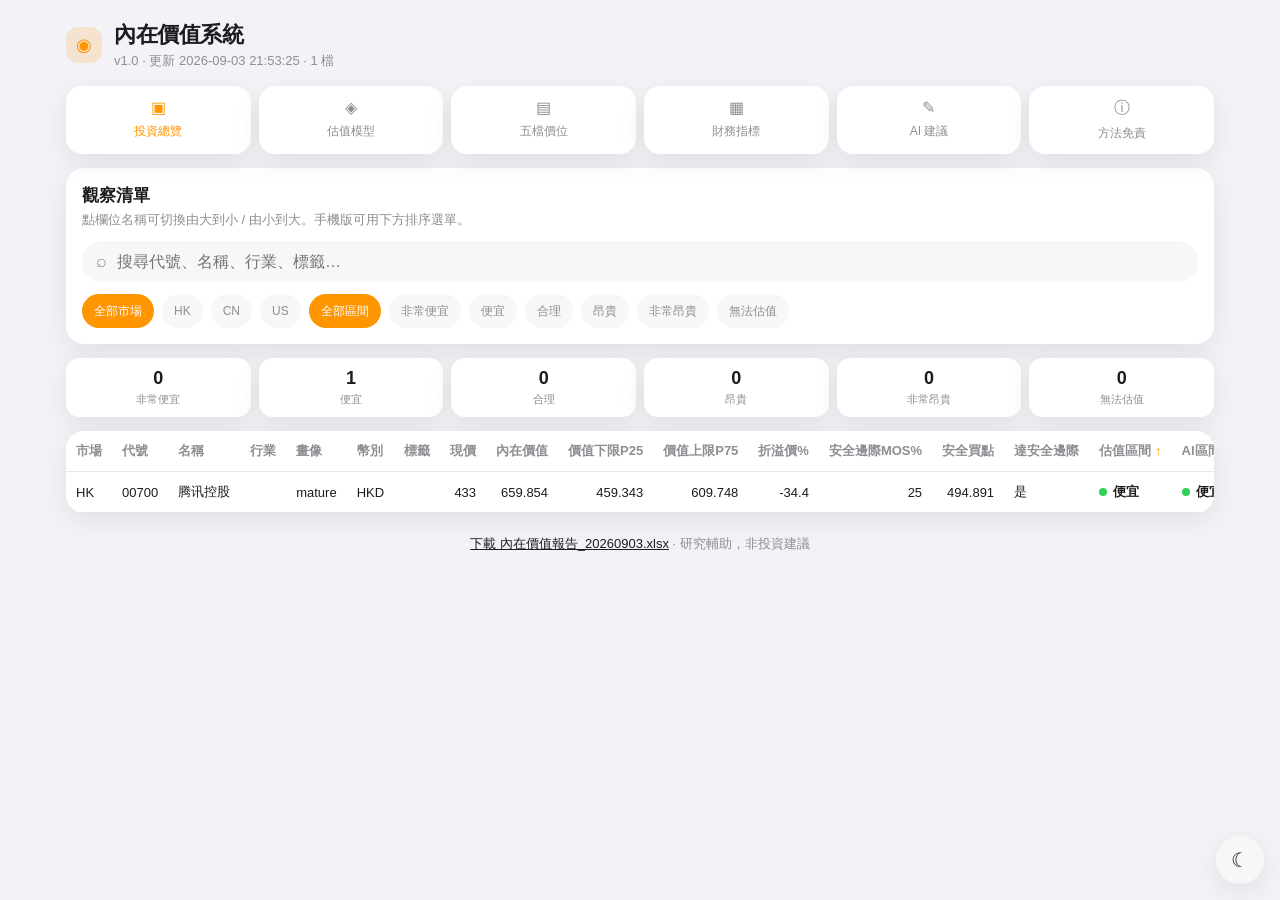
==== docs/index.html @ f67392d5 "Add files via upload" ====
<!DOCTYPE html>
<html lang="zh-Hant">
<head>
  <meta charset="UTF-8" />
  <meta name="viewport" content="width=device-width, initial-scale=1, viewport-fit=cover" />
  <meta name="theme-color" content="#F5F5F7" />
  <title>內在價值系統</title>
  <link rel="stylesheet" href="./assets/app.css?v=1.0.1" />
</head>
<body>
  <div class="app">
    <header class="top">
      <div class="brand">
        <span class="logo" aria-hidden="true">◉</span>
        <div>
          <h1>內在價值系統</h1>
          <p class="sub" id="metaLine">載入中…</p>
        </div>
      </div>
    </header>

    <nav class="nav-cards" id="navCards" aria-label="主要分頁">
      <button class="nav-btn active" data-tab="overview">
        <span class="ico">▣</span><span>投資總覽</span>
      </button>
      <button class="nav-btn" data-tab="models">
        <span class="ico">◈</span><span>估值模型</span>
      </button>
      <button class="nav-btn" data-tab="bands">
        <span class="ico">▤</span><span>五檔價位</span>
      </button>
      <button class="nav-btn" data-tab="metrics">
        <span class="ico">▦</span><span>財務指標</span>
      </button>
      <button class="nav-btn" data-tab="advice">
        <span class="ico">✎</span><span>AI 建議</span>
      </button>
      <button class="nav-btn" data-tab="method">
        <span class="ico">ⓘ</span><span>方法免責</span>
      </button>
    </nav>

    <section class="panel search-panel">
      <h2>觀察清單</h2>
      <p class="hint">點欄位名稱可切換由大到小 / 由小到大。手機版可用下方排序選單。</p>
      <label class="search">
        <span class="mag" aria-hidden="true">⌕</span>
        <input id="q" type="search" placeholder="搜尋代號、名稱、行業、標籤…" autocomplete="off" />
      </label>
      <div class="filters" id="filters"></div>
      <div class="mobile-sort">
        <label>排序
          <select id="sortKey"></select>
        </label>
        <button type="button" id="sortDir" class="pill">大 → 小</button>
      </div>
    </section>

    <section class="stats" id="stats"></section>

    <main id="main"></main>

    <footer class="foot">
      <a id="excelLink" href="#">下載 Excel 報告</a>
      <span>·</span>
      <span>研究輔助，非投資建議</span>
    </footer>
  </div>

  <button type="button" class="theme-fab" id="themeBtn" title="切換深淺色" aria-label="切換深淺色">☾</button>

  <div class="modal" id="modal" hidden>
    <div class="sheet" role="dialog" aria-modal="true" aria-labelledby="modalTitle">
      <button class="close" id="modalClose" type="button" aria-label="關閉">✕</button>
      <div id="modalBody"></div>
    </div>
  </div>

  <script src="./assets/app.js?v=1.0.1"></script>
</body>
</html>
---- docs/assets/app.css ----
:root {
  --bg: #f2f2f7;
  --card: #ffffff;
  --card2: #f7f7f8;
  --text: #1c1c1e;
  --muted: #8e8e93;
  --line: rgba(60, 60, 67, 0.12);
  --accent: #ff9500;
  --accent-soft: rgba(255, 149, 0, 0.16);
  --shadow: 0 8px 28px rgba(15, 15, 20, 0.08);
  --radius: 18px;
  --safe: env(safe-area-inset-bottom, 12px);
}
[data-theme="dark"] {
  --bg: #121212;
  --card: #1c1c1e;
  --card2: #2a2a2a;
  --text: #f5f5f7;
  --muted: #8e8e93;
  --line: rgba(255, 255, 255, 0.08);
  --accent: #ff9f0a;
  --accent-soft: rgba(255, 159, 10, 0.22);
  --shadow: 0 10px 32px rgba(0, 0, 0, 0.45);
}
* { box-sizing: border-box; }
html, body { margin: 0; padding: 0; background: var(--bg); color: var(--text);
  font-family: -apple-system, BlinkMacSystemFont, "SF Pro Text", "PingFang TC", "Noto Sans TC", "Segoe UI", sans-serif;
  -webkit-font-smoothing: antialiased; }
.app { max-width: 1180px; margin: 0 auto; padding: 20px 16px 88px; }
.top { display: flex; align-items: center; justify-content: space-between; margin-bottom: 16px; }
.brand { display: flex; gap: 12px; align-items: center; }
.logo { width: 36px; height: 36px; border-radius: 12px; display: grid; place-items: center;
  background: var(--accent-soft); color: var(--accent); font-size: 18px; }
h1 { font-size: 22px; margin: 0; letter-spacing: -0.02em; }
.sub { margin: 2px 0 0; color: var(--muted); font-size: 13px; }

.nav-cards { display: grid; grid-template-columns: repeat(6, 1fr); gap: 8px; margin-bottom: 14px; }
.nav-btn { border: 0; background: var(--card); color: var(--muted); border-radius: 16px;
  padding: 12px 8px; box-shadow: var(--shadow); cursor: pointer; display: flex; flex-direction: column;
  align-items: center; gap: 6px; font-size: 12px; }
.nav-btn .ico { font-size: 16px; color: inherit; }
.nav-btn.active { color: var(--accent); }
.nav-btn.active .ico { color: var(--accent); }

.panel { background: var(--card); border-radius: var(--radius); padding: 16px; box-shadow: var(--shadow); margin-bottom: 14px; }
.panel h2 { margin: 0 0 4px; font-size: 17px; }
.hint { margin: 0 0 12px; color: var(--muted); font-size: 13px; }
.search { display: flex; align-items: center; gap: 8px; background: var(--card2); border-radius: 999px; padding: 10px 14px; }
.search input { border: 0; background: transparent; width: 100%; color: var(--text); font-size: 16px; outline: none; }
.mag { color: var(--muted); font-size: 18px; }
.filters { display: flex; flex-wrap: wrap; gap: 8px; margin-top: 12px; }
.chip { border: 0; background: var(--card2); color: var(--muted); width: 40px; height: 40px; border-radius: 50%;
  cursor: pointer; font-size: 12px; }
.chip.on { background: var(--accent); color: #fff; }
.chip.wide { width: auto; padding: 0 12px; border-radius: 999px; height: 34px; }
.mobile-sort { display: none; gap: 8px; margin-top: 12px; align-items: center; }
.mobile-sort select, .pill { border: 0; background: var(--card2); color: var(--text); border-radius: 12px; padding: 8px 12px; }

.stats { display: grid; grid-template-columns: repeat(6, 1fr); gap: 8px; margin-bottom: 14px; }
.stat { background: var(--card); border-radius: 14px; padding: 10px; text-align: center; box-shadow: var(--shadow); }
.stat b { display: block; font-size: 18px; }
.stat span { color: var(--muted); font-size: 11px; }

.table-wrap { overflow: auto; background: var(--card); border-radius: var(--radius); box-shadow: var(--shadow); }
table { width: 100%; border-collapse: collapse; min-width: 860px; }
th, td { padding: 11px 10px; text-align: left; border-bottom: 1px solid var(--line); font-size: 13px; white-space: nowrap; }
th { position: sticky; top: 0; background: var(--card); cursor: pointer; color: var(--muted); font-weight: 600; user-select: none; }
th .arr { color: var(--accent); margin-left: 4px; }
td.num { font-variant-numeric: tabular-nums; text-align: right; }
.band { display: inline-flex; align-items: center; gap: 6px; font-weight: 600; }
.dot { width: 8px; height: 8px; border-radius: 50%; background: var(--muted); }
.dot.非常便宜 { background: #34c759; }
.dot.便宜 { background: #30d158; }
.dot.合理 { background: #ffd60a; }
.dot.昂貴 { background: #ff9f0a; }
.dot.非常昂貴 { background: #ff3b30; }
.dot.無法估值 { background: #8e8e93; }
.stars { color: var(--accent); letter-spacing: 1px; }
.row-link { cursor: pointer; }
.row-link:hover { background: var(--accent-soft); }

.cards { display: none; gap: 12px; }
.item { background: var(--card); border-radius: var(--radius); overflow: hidden; box-shadow: var(--shadow); cursor: pointer; }
.item h3 { margin: 0; font-size: 16px; }
.item-hd { display: flex; gap: 10px; align-items: center; padding: 14px 14px 8px; }
.ico-sq { width: 34px; height: 34px; border-radius: 10px; background: var(--accent-soft); color: var(--accent);
  display: grid; place-items: center; font-weight: 700; }
.item p { margin: 0; color: var(--muted); font-size: 13px; padding: 0 14px 10px; line-height: 1.45; }
.item-ft { background: var(--card2); padding: 10px 14px; font-size: 12px; color: var(--muted);
  display: flex; justify-content: space-between; gap: 8px; }

.method { background: var(--card); border-radius: var(--radius); padding: 18px; box-shadow: var(--shadow); line-height: 1.7; }
.method h3 { color: var(--accent); margin: 18px 0 6px; font-size: 15px; }
.empty { text-align: center; color: var(--muted); padding: 40px 12px; }

.foot { text-align: center; color: var(--muted); font-size: 13px; margin-top: 22px; }
.foot a { color: var(--text); }
.theme-fab { position: fixed; right: 16px; bottom: calc(16px + var(--safe)); width: 48px; height: 48px; border-radius: 50%;
  border: 0; background: var(--card2); color: var(--text); box-shadow: var(--shadow); cursor: pointer; font-size: 20px; z-index: 20; }

.modal { position: fixed; inset: 0; background: rgba(0,0,0,.45); display: grid; place-items: end center; z-index: 30; }
.modal[hidden] { display: none; }
.sheet { background: var(--card); width: min(720px, 100%); max-height: 88vh; overflow: auto;
  border-radius: 22px 22px 0 0; padding: 22px 18px calc(24px + var(--safe)); position: relative; }
.close { position: absolute; right: 12px; top: 12px; border: 0; background: var(--card2); width: 32px; height: 32px;
  border-radius: 50%; color: var(--text); cursor: pointer; }
.kv { display: grid; grid-template-columns: 120px 1fr; gap: 6px 10px; font-size: 14px; }
.kv b { color: var(--muted); font-weight: 500; }
.advice { background: var(--card2); border-radius: 14px; padding: 12px; margin-top: 12px; line-height: 1.65; }

@media (max-width: 860px) {
  .nav-cards { grid-template-columns: repeat(3, 1fr); }
  .stats { grid-template-columns: repeat(3, 1fr); }
  .table-wrap { display: none; }
  .cards { display: grid; }
  .mobile-sort { display: flex; }
}
@media (min-width: 861px) {
  .modal { place-items: center; }
  .sheet { border-radius: 22px; max-height: 82vh; }
}
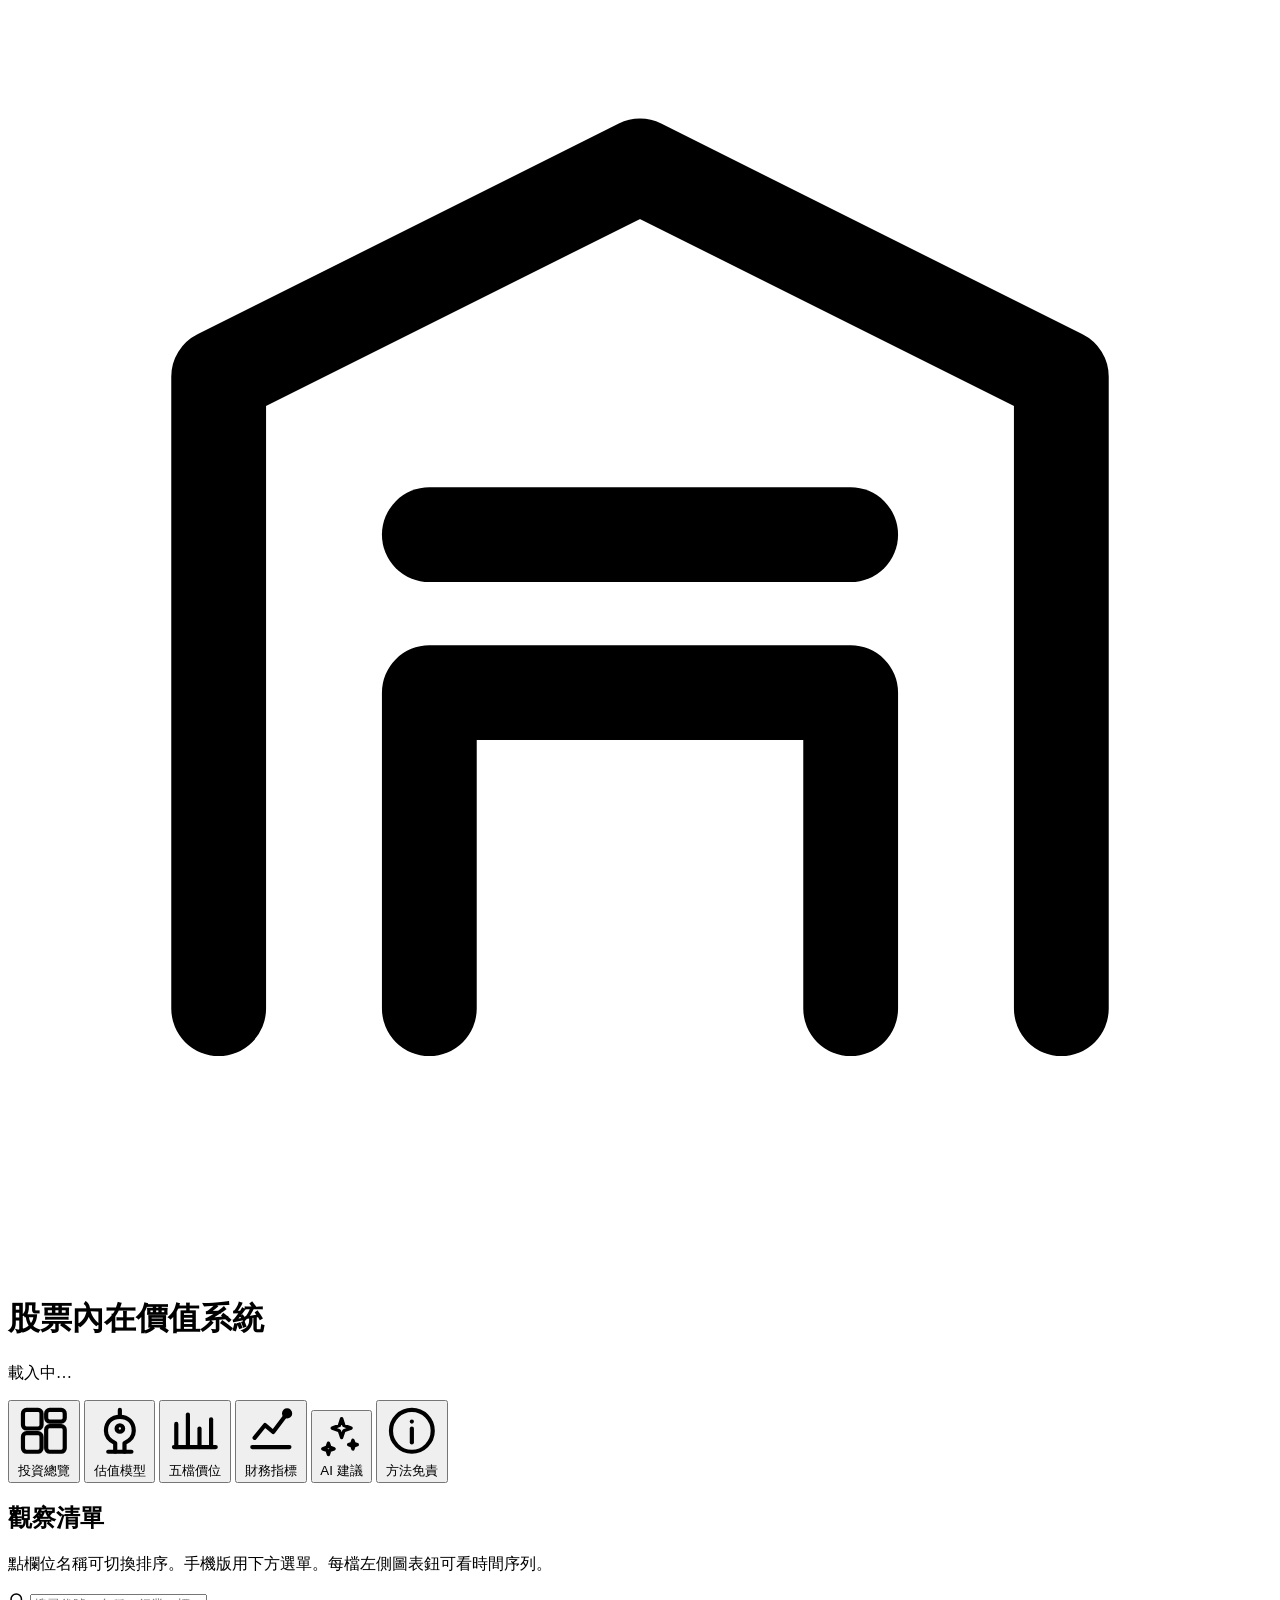
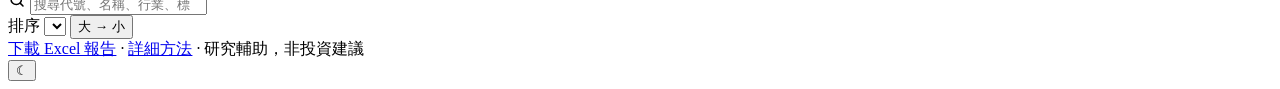
==== commit d0a3da17: "ivalue report 2026-09-04 (web base)" ====
--- a/docs/index.html
+++ b/docs/index.html
@@ -4,16 +4,18 @@
   <meta charset="UTF-8" />
   <meta name="viewport" content="width=device-width, initial-scale=1, viewport-fit=cover" />
   <meta name="theme-color" content="#F5F5F7" />
-  <title>內在價值系統</title>
-  <link rel="stylesheet" href="./assets/app.css?v=1.0.1" />
+  <title>股票內在價值系統</title>
+  <link rel="stylesheet" href="./assets/app.css?v=1.0.2" />
 </head>
 <body>
   <div class="app">
     <header class="top">
       <div class="brand">
-        <span class="logo" aria-hidden="true">◉</span>
+        <span class="logo" aria-hidden="true">
+          <svg viewBox="0 0 24 24" fill="none" stroke="currentColor" stroke-width="1.8" stroke-linecap="round" stroke-linejoin="round"><path d="M4 19V7l8-4 8 4v12"/><path d="M8 19v-6h8v6"/><path d="M8 10h8"/></svg>
+        </span>
         <div>
-          <h1>內在價值系統</h1>
+          <h1>股票內在價值系統</h1>
           <p class="sub" id="metaLine">載入中…</p>
         </div>
       </div>
@@ -21,30 +23,38 @@
 
     <nav class="nav-cards" id="navCards" aria-label="主要分頁">
       <button class="nav-btn active" data-tab="overview">
-        <span class="ico">▣</span><span>投資總覽</span>
+        <span class="ico" aria-hidden="true"><svg viewBox="0 0 24 24" fill="none" stroke="currentColor" stroke-width="1.8" stroke-linecap="round" stroke-linejoin="round"><rect x="3" y="3" width="8" height="8" rx="1.5"/><rect x="13" y="3" width="8" height="5" rx="1.5"/><rect x="13" y="10" width="8" height="11" rx="1.5"/><rect x="3" y="13" width="8" height="8" rx="1.5"/></svg></span>
+        <span>投資總覽</span>
       </button>
       <button class="nav-btn" data-tab="models">
-        <span class="ico">◈</span><span>估值模型</span>
+        <span class="ico" aria-hidden="true"><svg viewBox="0 0 24 24" fill="none" stroke="currentColor" stroke-width="1.8" stroke-linecap="round" stroke-linejoin="round"><path d="M12 3v3"/><path d="M7 21h10"/><path d="M12 6c-3.5 0-6 2.2-6 6 0 2.6 1.5 4.2 4 5.3V21"/><path d="M12 6c3.5 0 6 2.2 6 6 0 2.6-1.5 4.2-4 5.3V21"/><circle cx="12" cy="11" r="1.4"/></svg></span>
+        <span>估值模型</span>
       </button>
       <button class="nav-btn" data-tab="bands">
-        <span class="ico">▤</span><span>五檔價位</span>
+        <span class="ico" aria-hidden="true"><svg viewBox="0 0 24 24" fill="none" stroke="currentColor" stroke-width="1.8" stroke-linecap="round" stroke-linejoin="round"><path d="M4 19V9"/><path d="M9 19V5"/><path d="M14 19v-8"/><path d="M19 19V7"/><path d="M3 19h18"/></svg></span>
+        <span>五檔價位</span>
       </button>
       <button class="nav-btn" data-tab="metrics">
-        <span class="ico">▦</span><span>財務指標</span>
+        <span class="ico" aria-hidden="true"><svg viewBox="0 0 24 24" fill="none" stroke="currentColor" stroke-width="1.8" stroke-linecap="round" stroke-linejoin="round"><path d="M4 19h16"/><path d="M5 15l4.5-5.5 3.5 3 6-8"/><circle cx="19" cy="4.5" r="1.3"/></svg></span>
+        <span>財務指標</span>
       </button>
       <button class="nav-btn" data-tab="advice">
-        <span class="ico">✎</span><span>AI 建議</span>
+        <span class="ico" aria-hidden="true"><svg viewBox="0 0 24 24" fill="none" stroke="currentColor" stroke-width="1.8" stroke-linecap="round" stroke-linejoin="round"><path d="M12 3l1.2 3.6L17 8l-3.8 1.4L12 13l-1.2-3.6L7 8l3.8-1.4L12 3z"/><path d="M5 16l.7 2L8 19l-2.3.8L5 22l-.7-2.2L2 19l2.3-.9L5 16z"/><path d="M18 14.5l.6 1.7 1.7.6-1.7.6-.6 1.7-.6-1.7-1.7-.6 1.7-.6.6-1.7z"/></svg></span>
+        <span>AI 建議</span>
       </button>
       <button class="nav-btn" data-tab="method">
-        <span class="ico">ⓘ</span><span>方法免責</span>
+        <span class="ico" aria-hidden="true"><svg viewBox="0 0 24 24" fill="none" stroke="currentColor" stroke-width="1.8" stroke-linecap="round" stroke-linejoin="round"><circle cx="12" cy="12" r="9"/><path d="M12 11v6"/><circle cx="12" cy="8" r=".9" fill="currentColor" stroke="none"/></svg></span>
+        <span>方法免責</span>
       </button>
     </nav>
 
     <section class="panel search-panel">
       <h2>觀察清單</h2>
-      <p class="hint">點欄位名稱可切換由大到小 / 由小到大。手機版可用下方排序選單。</p>
+      <p class="hint">點欄位名稱可切換排序。手機版用下方選單。每檔左側圖表鈕可看時間序列。</p>
       <label class="search">
-        <span class="mag" aria-hidden="true">⌕</span>
+        <span class="mag" aria-hidden="true">
+          <svg viewBox="0 0 24 24" width="18" height="18" fill="none" stroke="currentColor" stroke-width="2" stroke-linecap="round"><circle cx="11" cy="11" r="7"/><path d="M20 20l-3.5-3.5"/></svg>
+        </span>
         <input id="q" type="search" placeholder="搜尋代號、名稱、行業、標籤…" autocomplete="off" />
       </label>
       <div class="filters" id="filters"></div>
@@ -63,6 +73,8 @@
     <footer class="foot">
       <a id="excelLink" href="#">下載 Excel 報告</a>
       <span>·</span>
+      <a href="./method.html">詳細方法</a>
+      <span>·</span>
       <span>研究輔助，非投資建議</span>
     </footer>
   </div>
@@ -76,6 +88,15 @@
     </div>
   </div>
 
-  <script src="./assets/app.js?v=1.0.1"></script>
+  <div class="modal" id="chartModal" hidden>
+    <div class="sheet sheet-chart" role="dialog" aria-modal="true" aria-labelledby="chartTitle">
+      <button class="close" id="chartClose" type="button" aria-label="關閉">✕</button>
+      <h2 id="chartTitle">時間序列</h2>
+      <p class="hint" id="chartHint"></p>
+      <div id="chartCanvasWrap"><canvas id="chartCanvas"></canvas></div>
+    </div>
+  </div>
+
+  <script src="./assets/app.js?v=1.0.2"></script>
 </body>
 </html>
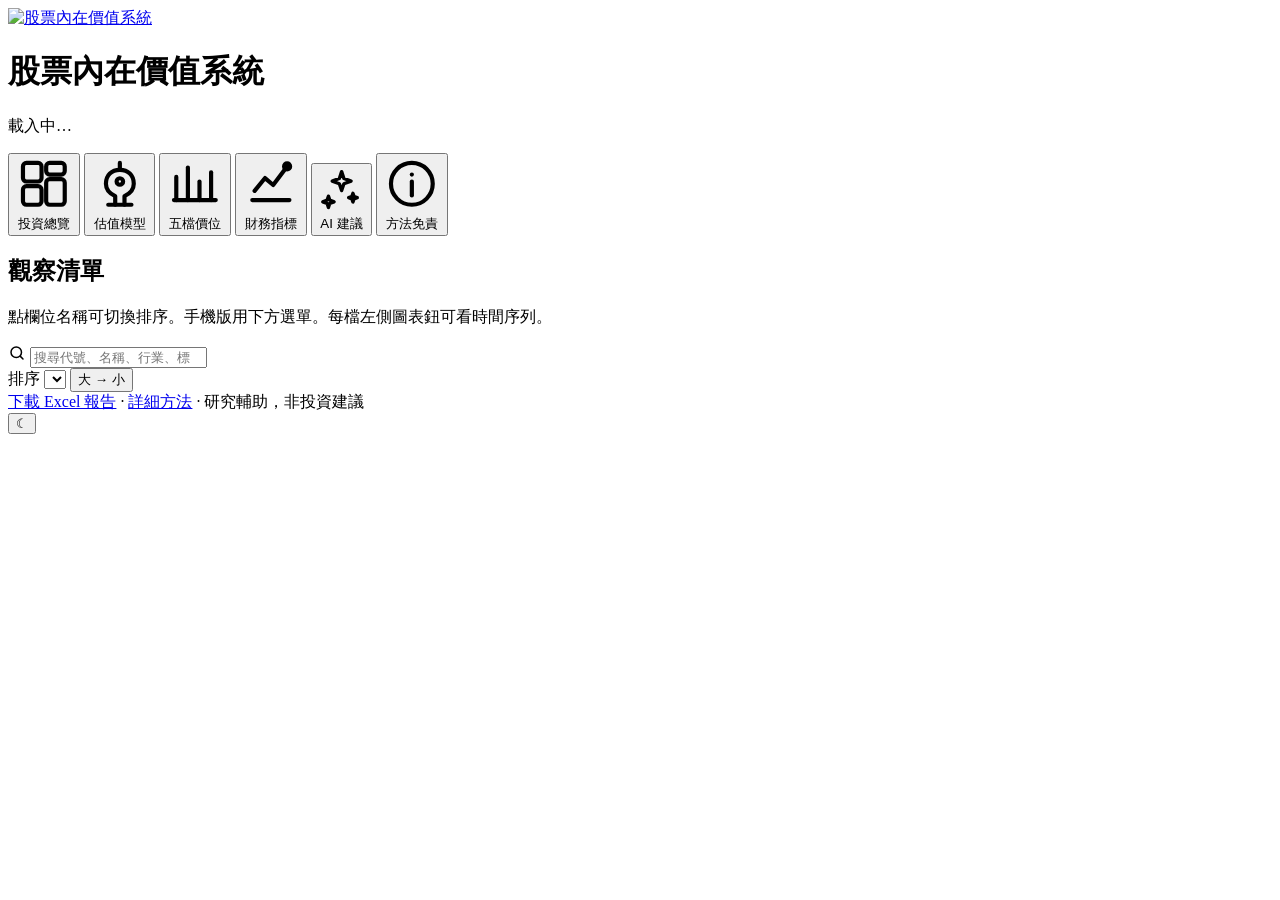
==== commit 26425be1: "ivalue report 2026-09-07 (web base)" ====
--- a/docs/index.html
+++ b/docs/index.html
@@ -5,15 +5,17 @@
   <meta name="viewport" content="width=device-width, initial-scale=1, viewport-fit=cover" />
   <meta name="theme-color" content="#F5F5F7" />
   <title>股票內在價值系統</title>
-  <link rel="stylesheet" href="./assets/app.css?v=1.0.2" />
+  <link rel="icon" type="image/png" href="./favicon.png?v=1.0.3" />
+  <link rel="apple-touch-icon" href="./assets/apple-touch-icon.png?v=1.0.3" />
+  <link rel="stylesheet" href="./assets/app.css?v=1.0.3" />
 </head>
 <body>
   <div class="app">
     <header class="top">
       <div class="brand">
-        <span class="logo" aria-hidden="true">
-          <svg viewBox="0 0 24 24" fill="none" stroke="currentColor" stroke-width="1.8" stroke-linecap="round" stroke-linejoin="round"><path d="M4 19V7l8-4 8 4v12"/><path d="M8 19v-6h8v6"/><path d="M8 10h8"/></svg>
-        </span>
+        <a class="logo" href="./index.html" title="回首頁">
+          <img src="./assets/logo.png?v=1.0.3" width="36" height="36" alt="股票內在價值系統" />
+        </a>
         <div>
           <h1>股票內在價值系統</h1>
           <p class="sub" id="metaLine">載入中…</p>
@@ -97,6 +99,6 @@
     </div>
   </div>
 
-  <script src="./assets/app.js?v=1.0.2"></script>
+  <script src="./assets/app.js?v=1.0.3"></script>
 </body>
 </html>
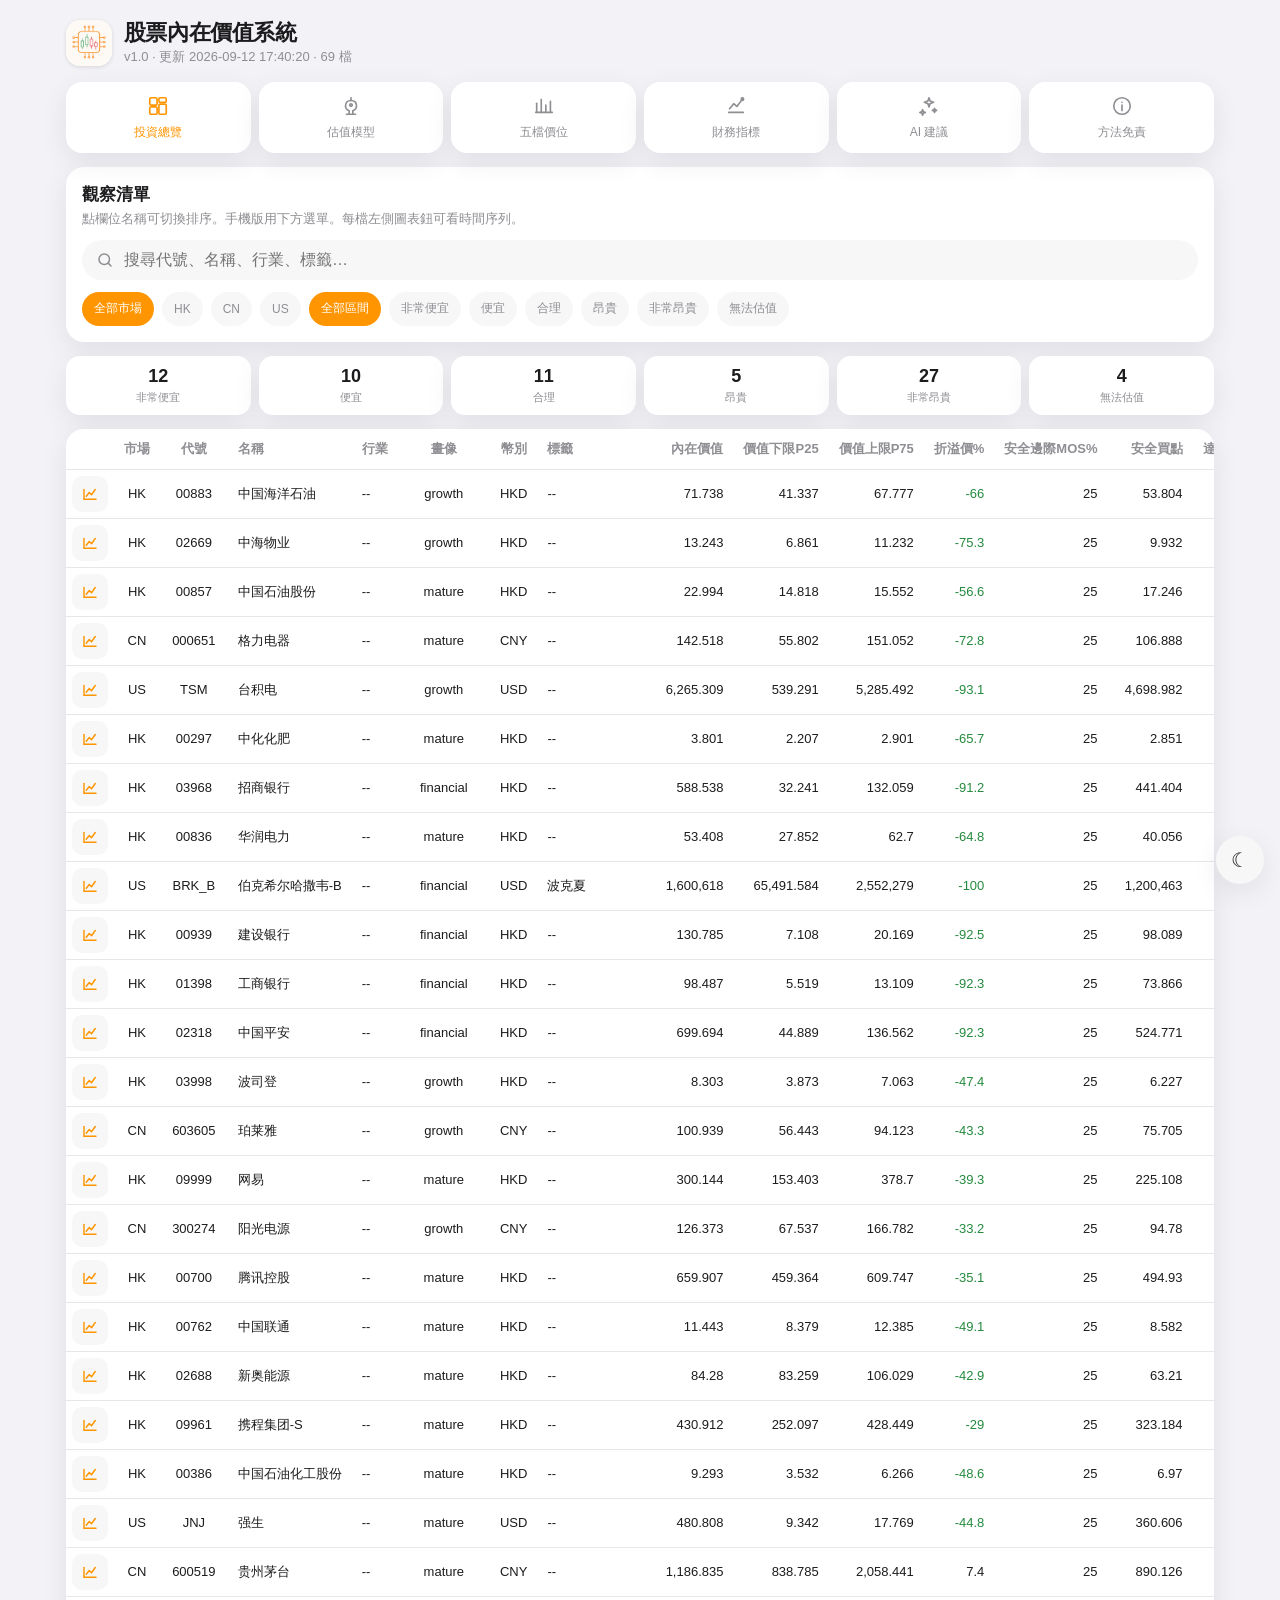
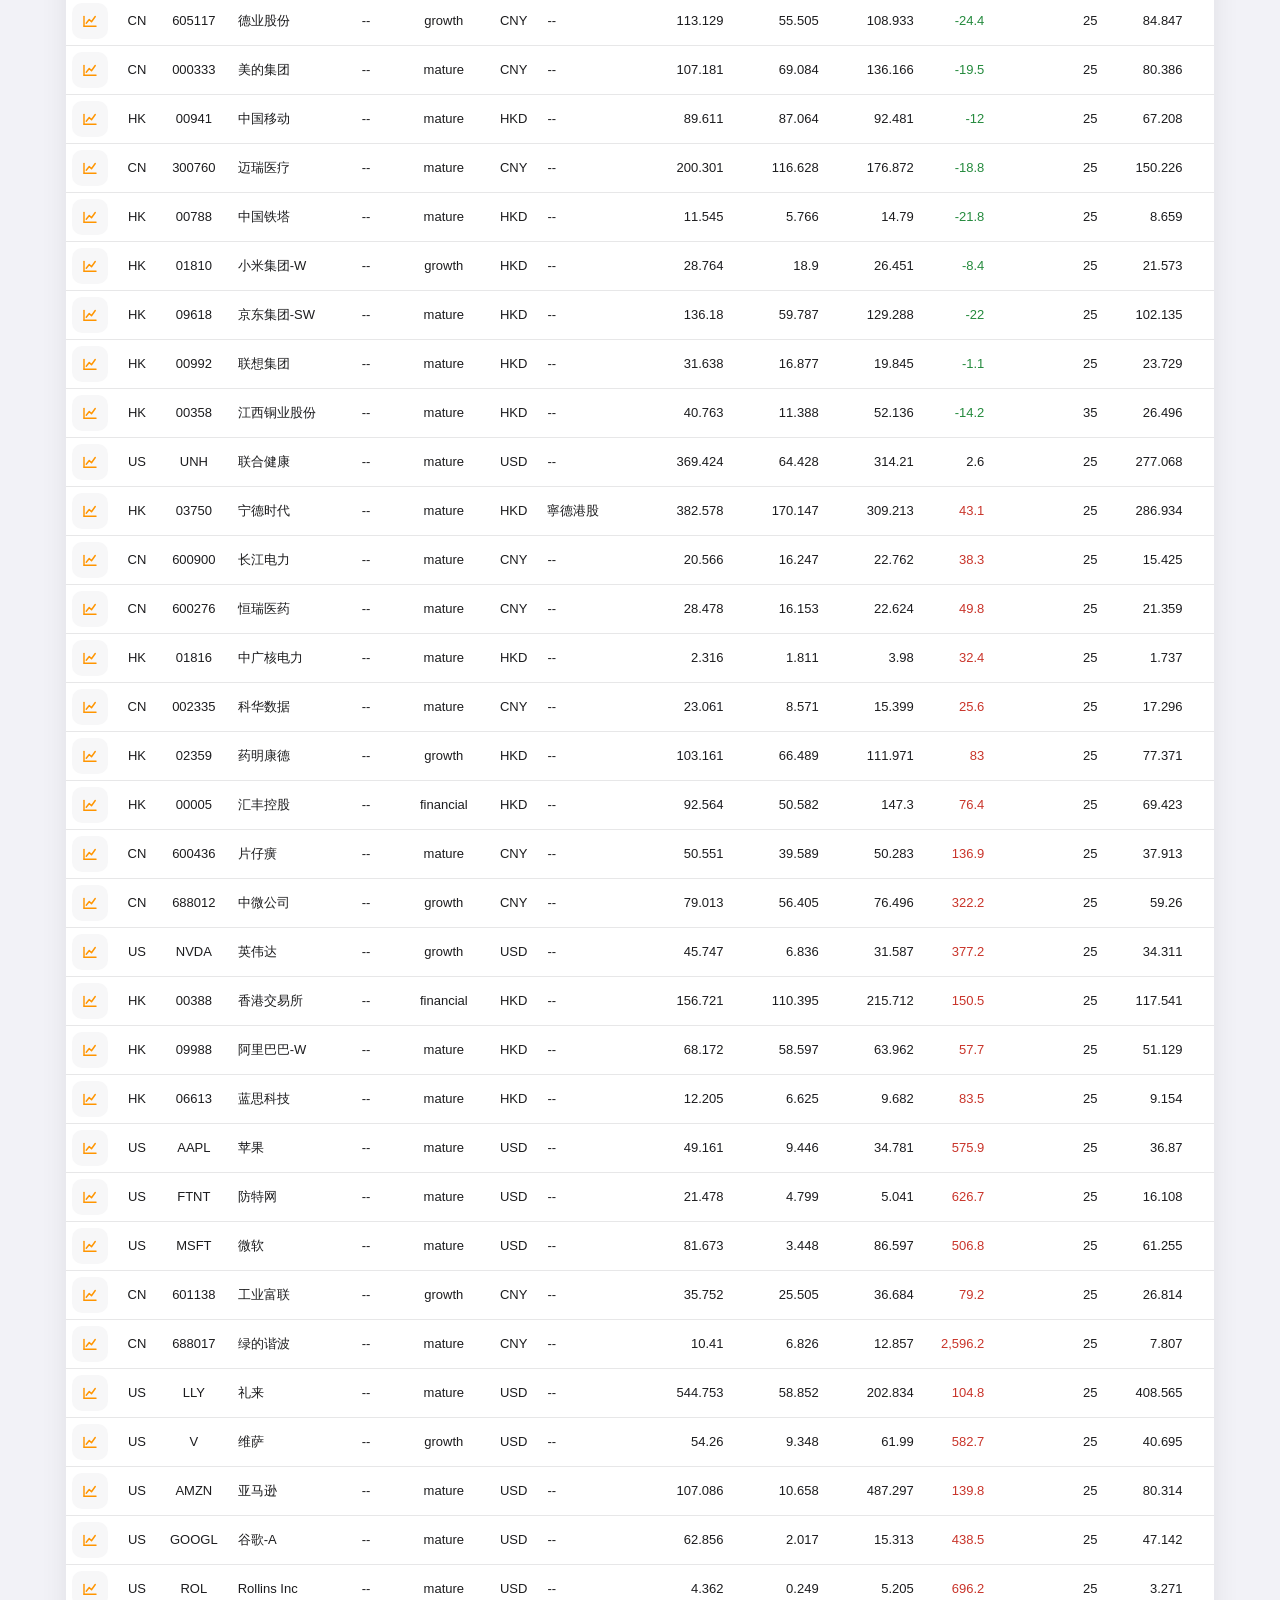
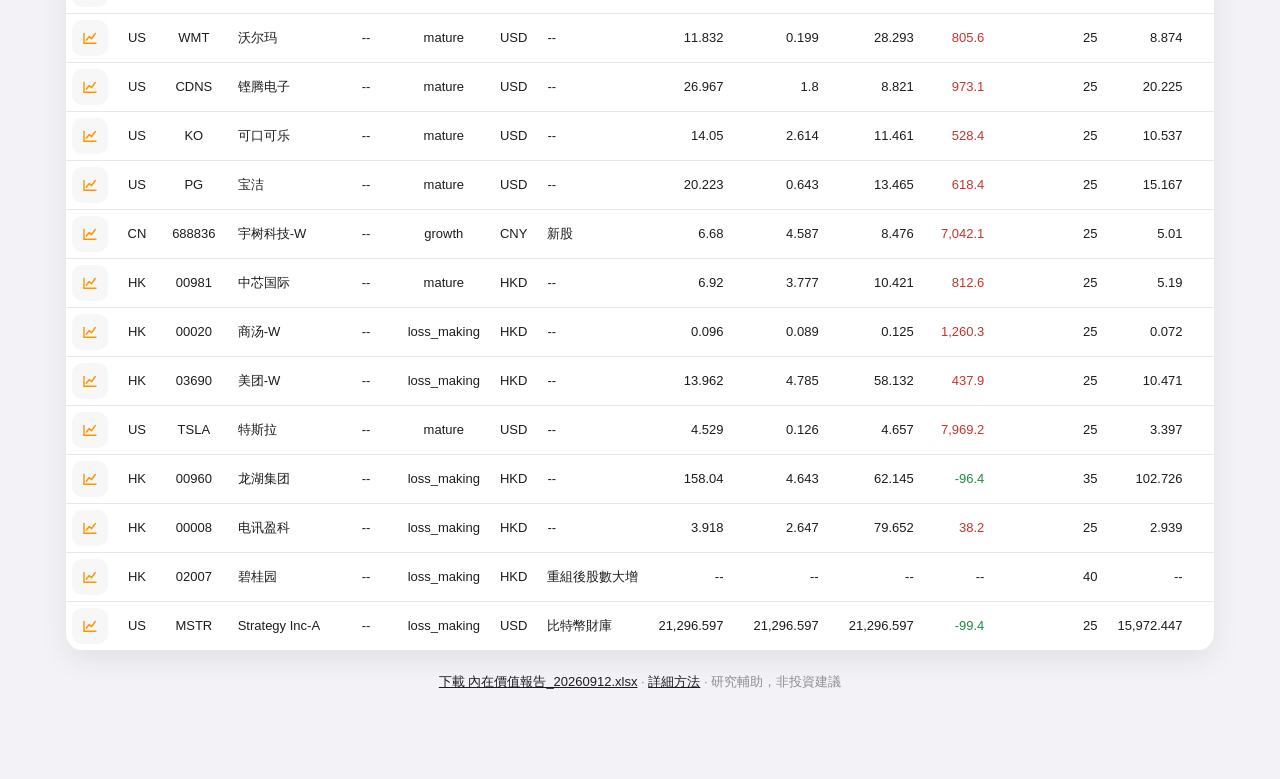
==== commit 2f77be4e: "ivalue report 2026-09-12 (web base)" ====
--- a/docs/index.html
+++ b/docs/index.html
@@ -5,16 +5,16 @@
   <meta name="viewport" content="width=device-width, initial-scale=1, viewport-fit=cover" />
   <meta name="theme-color" content="#F5F5F7" />
   <title>股票內在價值系統</title>
-  <link rel="icon" type="image/png" href="./favicon.png?v=1.0.3" />
-  <link rel="apple-touch-icon" href="./assets/apple-touch-icon.png?v=1.0.3" />
-  <link rel="stylesheet" href="./assets/app.css?v=1.0.3" />
+  <link rel="icon" type="image/png" href="./favicon.png?v=1.0.5" />
+  <link rel="apple-touch-icon" href="./assets/apple-touch-icon.png?v=1.0.5" />
+  <link rel="stylesheet" href="./assets/app.css?v=1.0.5" />
 </head>
 <body>
   <div class="app">
     <header class="top">
       <div class="brand">
         <a class="logo" href="./index.html" title="回首頁">
-          <img src="./assets/logo.png?v=1.0.3" width="36" height="36" alt="股票內在價值系統" />
+          <img src="./assets/logo.png?v=1.0.5" alt="股票內在價值系統" />
         </a>
         <div>
           <h1>股票內在價值系統</h1>
@@ -99,6 +99,6 @@
     </div>
   </div>
 
-  <script src="./assets/app.js?v=1.0.3"></script>
+  <script src="./assets/app.js?v=1.0.5"></script>
 </body>
 </html>
--- a/docs/assets/app.css
+++ b/docs/assets/app.css
@@ -0,0 +1,188 @@
+:root {
+  --bg: #f2f2f7;
+  --card: #ffffff;
+  --card2: #f7f7f8;
+  --text: #1c1c1e;
+  --muted: #8e8e93;
+  --line: rgba(60, 60, 67, 0.12);
+  --accent: #ff9500;
+  --accent-soft: rgba(255, 149, 0, 0.16);
+  --shadow: 0 8px 28px rgba(15, 15, 20, 0.08);
+  --radius: 18px;
+  --safe: env(safe-area-inset-bottom, 12px);
+  --good: #248a3d;
+  --good-bg: rgba(36, 138, 61, 0.12);
+  --bad: #c9342a;
+  --bad-bg: rgba(201, 52, 42, 0.12);
+  --warn: #c47b00;
+  --warn-bg: rgba(196, 123, 0, 0.14);
+}
+[data-theme="dark"] {
+  --bg: #121212;
+  --card: #1c1c1e;
+  --card2: #2a2a2a;
+  --text: #f5f5f7;
+  --muted: #8e8e93;
+  --line: rgba(255, 255, 255, 0.08);
+  --accent: #ff9f0a;
+  --accent-soft: rgba(255, 159, 10, 0.22);
+  --shadow: 0 10px 32px rgba(0, 0, 0, 0.45);
+  --good: #30d158;
+  --good-bg: rgba(48, 209, 88, 0.16);
+  --bad: #ff6961;
+  --bad-bg: rgba(255, 105, 97, 0.16);
+  --warn: #ffd60a;
+  --warn-bg: rgba(255, 214, 10, 0.14);
+}
+* { box-sizing: border-box; }
+html, body { margin: 0; padding: 0; background: var(--bg); color: var(--text);
+  font-family: -apple-system, BlinkMacSystemFont, "SF Pro Text", "PingFang TC", "Noto Sans TC", "Segoe UI", sans-serif;
+  -webkit-font-smoothing: antialiased; }
+.app { max-width: 1180px; margin: 0 auto; padding: 20px 16px 88px; }
+.top { display: flex; align-items: center; justify-content: space-between; margin-bottom: 16px; }
+.brand { display: flex; gap: 12px; align-items: center;
+  --logo-size: calc(22px * 1.2 + 2px + 13px * 1.35); }
+.brand > div { min-width: 0; }
+h1 { font-size: 22px; margin: 0; letter-spacing: -0.02em; line-height: 1.2; white-space: nowrap; }
+.sub { margin: 2px 0 0; color: var(--muted); font-size: 13px; line-height: 1.35; white-space: nowrap; }
+a.logo { width: var(--logo-size); height: var(--logo-size); flex-shrink: 0;
+  border-radius: 14px; overflow: hidden; display: block;
+  background: transparent; box-shadow: 0 1px 4px rgba(0,0,0,.12); }
+a.logo img { width: 100%; height: 100%; display: block; object-fit: cover; }
+a.nav-btn { text-decoration: none; font: inherit; }
+
+.nav-cards { display: grid; grid-template-columns: repeat(6, 1fr); gap: 8px; margin-bottom: 14px; }
+.nav-btn { border: 0; background: var(--card); color: var(--muted); border-radius: 16px;
+  padding: 12px 8px; box-shadow: var(--shadow); cursor: pointer; display: flex; flex-direction: column;
+  align-items: center; gap: 6px; font-size: 12px; }
+.nav-btn .ico { width: 24px; height: 24px; color: inherit; display: grid; place-items: center; }
+.nav-btn .ico svg { width: 22px; height: 22px; }
+.nav-btn.active { color: var(--accent); }
+.nav-btn.active .ico { color: var(--accent); }
+
+.panel { background: var(--card); border-radius: var(--radius); padding: 16px; box-shadow: var(--shadow); margin-bottom: 14px; }
+.panel h2 { margin: 0 0 4px; font-size: 17px; }
+.hint { margin: 0 0 12px; color: var(--muted); font-size: 13px; }
+.search { display: flex; align-items: center; gap: 8px; background: var(--card2); border-radius: 999px; padding: 10px 14px; }
+.search input { border: 0; background: transparent; width: 100%; color: var(--text); font-size: 16px; outline: none; }
+.mag { color: var(--muted); display: grid; place-items: center; }
+.filters { display: flex; flex-wrap: wrap; gap: 8px; margin-top: 12px; }
+.chip { border: 0; background: var(--card2); color: var(--muted); width: 40px; height: 40px; border-radius: 50%;
+  cursor: pointer; font-size: 12px; }
+.chip.on { background: var(--accent); color: #fff; }
+.chip.wide { width: auto; padding: 0 12px; border-radius: 999px; height: 34px; }
+.mobile-sort { display: none; gap: 8px; margin-top: 12px; align-items: center; }
+.mobile-sort select, .pill { border: 0; background: var(--card2); color: var(--text); border-radius: 12px; padding: 8px 12px; }
+
+.stats { display: grid; grid-template-columns: repeat(6, 1fr); gap: 8px; margin-bottom: 14px; }
+.stat { background: var(--card); border-radius: 14px; padding: 10px; text-align: center; box-shadow: var(--shadow);
+  border: 0; cursor: pointer; color: inherit; font: inherit; }
+.stat b { display: block; font-size: 18px; }
+.stat span { color: var(--muted); font-size: 11px; }
+.stat.on { outline: 2px solid var(--accent); background: var(--accent-soft); }
+
+.table-wrap { overflow: auto; background: var(--card); border-radius: var(--radius); box-shadow: var(--shadow); }
+table { width: max-content; min-width: 100%; border-collapse: collapse; }
+th, td { padding: 11px 10px; text-align: left; border-bottom: 1px solid var(--line); font-size: 13px; white-space: nowrap; }
+th { position: sticky; top: 0; background: var(--card); cursor: pointer; color: var(--muted); font-weight: 600; user-select: none; }
+th .arr { color: var(--accent); margin-left: 4px; }
+th.col-c, td.col-c { text-align: center; }
+th.col-r, td.col-r { text-align: right; font-variant-numeric: tabular-nums; }
+th.col-l, td.col-l { text-align: left; white-space: nowrap; }
+.th-chart, .td-chart { width: 44px; padding: 6px; }
+.band { display: inline-flex; align-items: center; gap: 6px; font-weight: 600; }
+.dot { width: 8px; height: 8px; border-radius: 50%; background: var(--muted); flex-shrink: 0; }
+.dot.非常便宜 { background: #34c759; }
+.dot.便宜 { background: #30d158; }
+.dot.合理 { background: #ffd60a; }
+.dot.昂貴 { background: #ff9f0a; }
+.dot.非常昂貴 { background: #ff3b30; }
+.dot.無法估值 { background: #8e8e93; }
+.stars { color: var(--accent); letter-spacing: 1px; }
+.muted-sep { color: var(--muted); font-weight: 500; font-size: 12px; }
+.row-link { cursor: pointer; }
+.row-link:hover { background: var(--accent-soft); }
+
+.tone-good { color: var(--good) !important; }
+.tone-bad { color: var(--bad) !important; }
+.tone-warn { color: var(--warn) !important; }
+
+.cards { display: none; gap: 12px; }
+.item { background: var(--card); border-radius: var(--radius); overflow: hidden; box-shadow: var(--shadow); cursor: pointer; }
+.item h3 { margin: 0; font-size: 16px; }
+.item-hd { display: flex; gap: 10px; align-items: center; padding: 14px 14px 8px; }
+.item-id { flex: 1; min-width: 0; }
+.item-meta { display: flex; gap: 8px; align-items: center; margin-top: 4px; font-size: 12px; }
+.mkt { background: var(--accent-soft); color: var(--accent); font-weight: 700; font-size: 11px;
+  padding: 1px 6px; border-radius: 6px; }
+.ico-sq { min-width: 52px; height: 34px; padding: 0 6px; border-radius: 10px; background: var(--accent-soft); color: var(--accent);
+  display: grid; place-items: center; font-weight: 700; font-size: 12px; letter-spacing: -0.02em; }
+.item p, .card-note { margin: 0; color: var(--muted); font-size: 13px; padding: 0 14px 10px; line-height: 1.5; }
+.item-ft { background: var(--card2); padding: 10px 14px; font-size: 12px; color: var(--muted);
+  display: flex; justify-content: space-between; gap: 8px; }
+.mini-kv { display: grid; grid-template-columns: 1fr 1fr; gap: 8px 12px; padding: 4px 14px 12px; }
+.mini-kv div { display: flex; justify-content: space-between; gap: 8px; font-size: 13px; }
+.mini-kv span { color: var(--muted); }
+.mini-kv b { font-weight: 650; font-variant-numeric: tabular-nums; }
+.card-ai { padding: 0 14px 12px; }
+.card-ai-score { display: flex; align-items: center; gap: 8px; margin-bottom: 6px; font-weight: 650; }
+.card-ai p { padding: 0 0 8px; }
+
+.chart-btn { border: 0; background: var(--card2); color: var(--accent); width: 36px; height: 36px; border-radius: 10px;
+  cursor: pointer; display: grid; place-items: center; flex-shrink: 0; }
+.chart-btn svg { width: 18px; height: 18px; }
+.chart-btn:hover { background: var(--accent-soft); }
+
+.method { background: var(--card); border-radius: var(--radius); padding: 18px; box-shadow: var(--shadow); line-height: 1.7; }
+.method h3 { color: var(--accent); margin: 18px 0 6px; font-size: 15px; }
+.method a { color: var(--accent); }
+.method-link { display: inline-flex; align-items: center; gap: 6px; margin: 8px 0 16px; font-weight: 650; }
+.empty { text-align: center; color: var(--muted); padding: 40px 12px; }
+
+.foot { text-align: center; color: var(--muted); font-size: 13px; margin-top: 22px; }
+.foot a { color: var(--text); }
+.theme-fab { position: fixed; right: 16px; bottom: calc(16px + var(--safe)); width: 48px; height: 48px; border-radius: 50%;
+  border: 0; background: var(--card2); color: var(--text); box-shadow: var(--shadow); cursor: pointer; font-size: 20px; z-index: 20; }
+
+.modal { position: fixed; inset: 0; background: rgba(0,0,0,.45); display: grid; place-items: end center; z-index: 30; }
+.modal[hidden] { display: none; }
+.sheet { background: var(--card); width: min(720px, 100%); max-height: 88vh; overflow: auto;
+  border-radius: 22px 22px 0 0; padding: 22px 18px calc(24px + var(--safe)); position: relative; }
+.sheet-chart { width: min(860px, 100%); }
+.sheet h2 { margin: 0 40px 8px 0; font-size: 20px; }
+.sheet h2 small { color: var(--muted); font-weight: 500; font-size: 14px; }
+.sheet h3 { margin: 18px 0 8px; font-size: 15px; }
+.close { position: absolute; right: 12px; top: 12px; border: 0; background: var(--card2); width: 32px; height: 32px;
+  border-radius: 50%; color: var(--text); cursor: pointer; }
+.kv { display: grid; grid-template-columns: 132px 1fr; gap: 6px 10px; font-size: 14px; }
+.kv b { color: var(--muted); font-weight: 500; }
+.advice { background: var(--card2); border-radius: 14px; padding: 12px 14px; margin-top: 12px; line-height: 1.7; }
+.advice p { margin: 0 0 10px; }
+.advice p:last-child { margin: 0; }
+.advice .lead { font-weight: 650; color: var(--text); }
+.warn-box { background: var(--bad-bg); color: var(--bad); border-radius: 12px; padding: 10px 12px; margin-top: 12px; font-size: 13px; line-height: 1.5; }
+#chartCanvasWrap { position: relative; height: 320px; margin-top: 8px; }
+
+.page-method .method h2 { margin-top: 0; }
+.page-method .back { display: inline-flex; gap: 6px; align-items: center; color: var(--accent); text-decoration: none;
+  font-weight: 650; margin-bottom: 12px; }
+.formula { background: var(--card2); border-radius: 12px; padding: 10px 12px; font-size: 13px; overflow-x: auto; }
+.model-card { background: var(--card2); border-radius: 14px; padding: 14px; margin: 10px 0; }
+.model-card h4 { margin: 0 0 6px; font-size: 15px; }
+.hi-good { background: var(--good-bg); color: var(--good); padding: 0 6px; border-radius: 6px; }
+.hi-bad { background: var(--bad-bg); color: var(--bad); padding: 0 6px; border-radius: 6px; }
+
+@media (max-width: 860px) {
+  .nav-cards { grid-template-columns: repeat(3, 1fr); }
+  .stats { grid-template-columns: repeat(3, 1fr); }
+  .table-wrap { display: none; }
+  .cards { display: grid; }
+  .mobile-sort { display: flex; }
+  h1 { font-size: 18px; }
+  .brand { --logo-size: calc(18px * 1.2 + 2px + 13px * 1.35); }
+  .ico-sq { min-width: 58px; font-size: 11px; }
+}
+@media (min-width: 861px) {
+  .modal { place-items: center; }
+  .sheet { border-radius: 22px; max-height: 82vh; }
+}
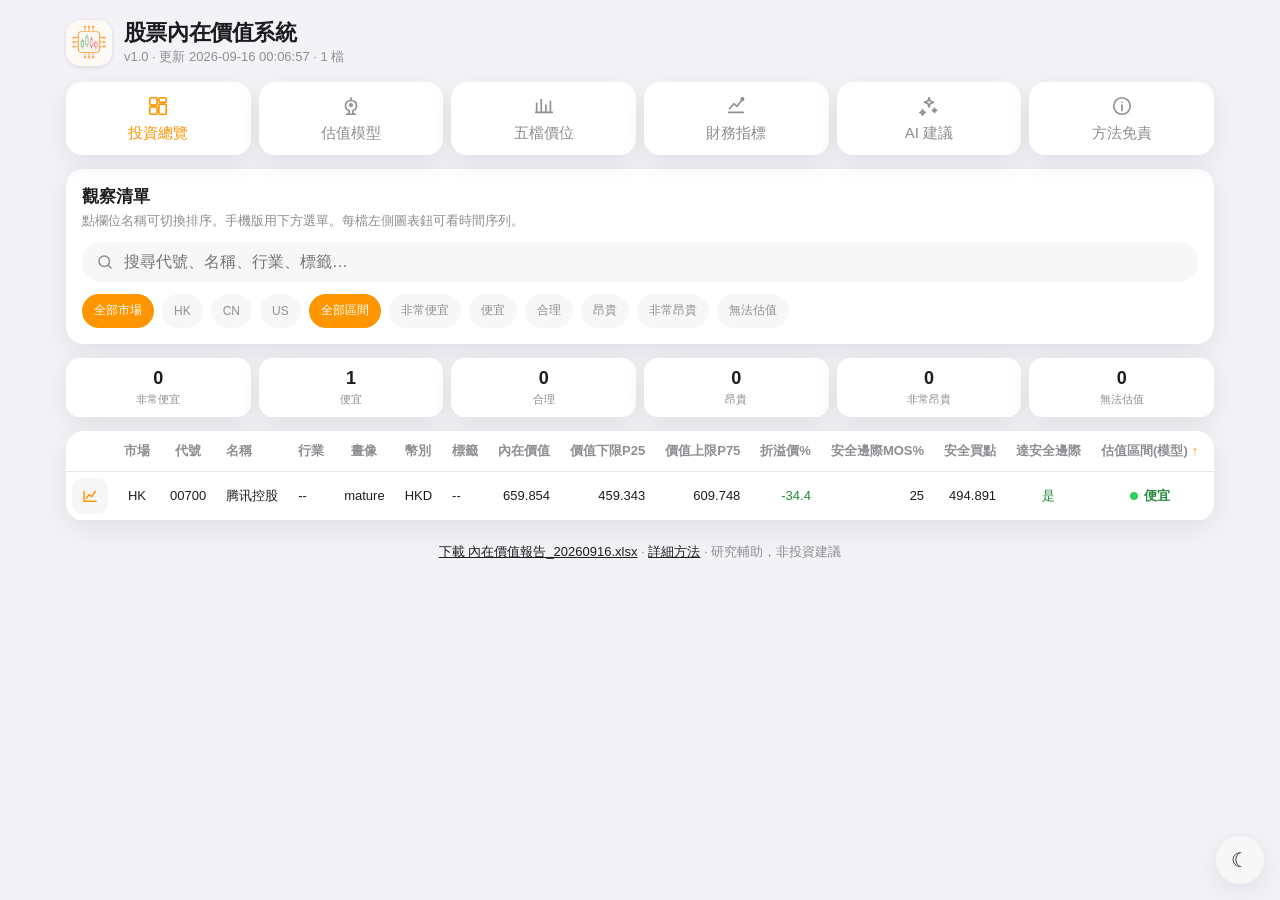
==== commit e8c61ba6: "ivalue report 2026-09-16 (web base)" ====
--- a/docs/index.html
+++ b/docs/index.html
@@ -5,16 +5,16 @@
   <meta name="viewport" content="width=device-width, initial-scale=1, viewport-fit=cover" />
   <meta name="theme-color" content="#F5F5F7" />
   <title>股票內在價值系統</title>
-  <link rel="icon" type="image/png" href="./favicon.png?v=1.0.5" />
-  <link rel="apple-touch-icon" href="./assets/apple-touch-icon.png?v=1.0.5" />
-  <link rel="stylesheet" href="./assets/app.css?v=1.0.5" />
+  <link rel="icon" type="image/png" href="./favicon.png?v=1.0.6" />
+  <link rel="apple-touch-icon" href="./assets/apple-touch-icon.png?v=1.0.6" />
+  <link rel="stylesheet" href="./assets/app.css?v=1.0.6" />
 </head>
 <body>
   <div class="app">
     <header class="top">
       <div class="brand">
         <a class="logo" href="./index.html" title="回首頁">
-          <img src="./assets/logo.png?v=1.0.5" alt="股票內在價值系統" />
+          <img src="./assets/logo.png?v=1.0.6" alt="股票內在價值系統" />
         </a>
         <div>
           <h1>股票內在價值系統</h1>
@@ -99,6 +99,6 @@
     </div>
   </div>
 
-  <script src="./assets/app.js?v=1.0.5"></script>
+  <script src="./assets/app.js?v=1.0.6"></script>
 </body>
 </html>
--- a/docs/assets/app.css
+++ b/docs/assets/app.css
@@ -49,12 +49,12 @@
   border-radius: 14px; overflow: hidden; display: block;
   background: transparent; box-shadow: 0 1px 4px rgba(0,0,0,.12); }
 a.logo img { width: 100%; height: 100%; display: block; object-fit: cover; }
-a.nav-btn { text-decoration: none; font: inherit; }
+a.nav-btn { text-decoration: none; }
 
 .nav-cards { display: grid; grid-template-columns: repeat(6, 1fr); gap: 8px; margin-bottom: 14px; }
 .nav-btn { border: 0; background: var(--card); color: var(--muted); border-radius: 16px;
   padding: 12px 8px; box-shadow: var(--shadow); cursor: pointer; display: flex; flex-direction: column;
-  align-items: center; gap: 6px; font-size: 12px; }
+  align-items: center; gap: 6px; font-size: 15px; }
 .nav-btn .ico { width: 24px; height: 24px; color: inherit; display: grid; place-items: center; }
 .nav-btn .ico svg { width: 22px; height: 22px; }
 .nav-btn.active { color: var(--accent); }
